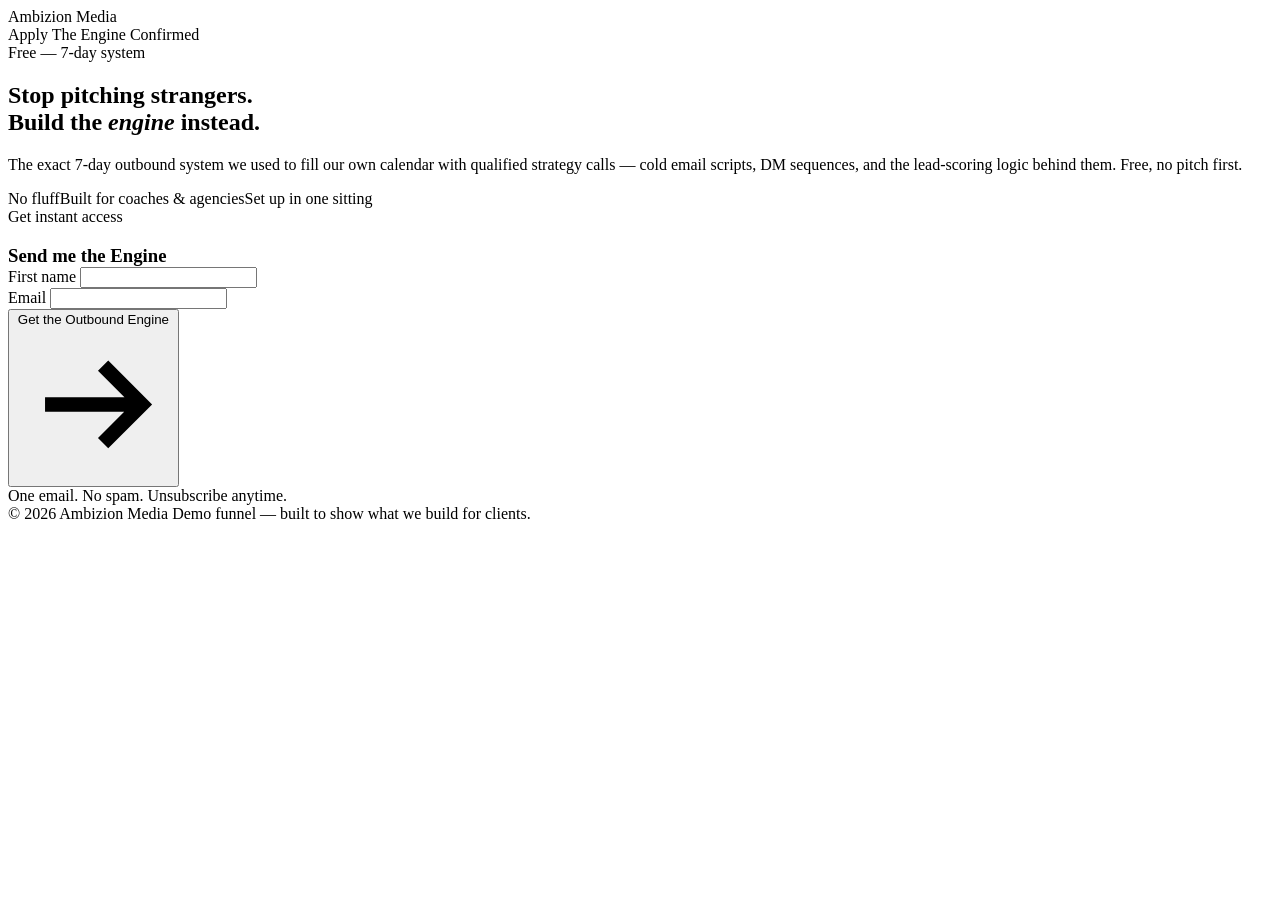
==== thankyou.html @ 40a7c44d "Add files via upload" ====
<!doctype html>
<html lang="en">
<head>
<meta charset="utf-8">
<meta name="viewport" content="width=device-width, initial-scale=1">
<title>The Outbound Engine — Free 7-Day System | Ambizion Media</title>
<meta name="description" content="The 7-day outbound system coaches and agencies use to book qualified strategy calls — free.">
<link rel="preconnect" href="https://fonts.googleapis.com">
<link rel="preconnect" href="https://fonts.gstatic.com" crossorigin>
<link href="https://fonts.googleapis.com/css2?family=Fraunces:ital,wght@0,500;0,600;1,500&family=Inter:wght@400;500;600&family=JetBrains+Mono:wght@400;500&display=swap" rel="stylesheet">
<link rel="stylesheet" href="css/styles.css">
</head>
<body>

<header class="site">
  <div class="wrap">
    <div class="brandmark">Ambizion <span>Media</span></div>
    <nav class="pipeline" aria-label="Funnel progress">
      <span class="pipeline__step is-active"><span class="pipeline__dot"></span>Apply</span>
      <span class="pipeline__track"></span>
      <span class="pipeline__step"><span class="pipeline__dot"></span>The Engine</span>
      <span class="pipeline__track"></span>
      <span class="pipeline__step"><span class="pipeline__dot"></span>Confirmed</span>
    </nav>
  </div>
</header>

<main>
  <section class="band band--bone">
    <div class="wrap grid-2">
      <div>
        <div class="eyebrow">Free — 7-day system</div>
        <h1>Stop pitching strangers.<br>Build the <em>engine</em> instead.</h1>
        <p class="lead">The exact 7-day outbound system we used to fill our own calendar with qualified strategy calls — cold email scripts, DM sequences, and the lead-scoring logic behind them. Free, no pitch first.</p>
        <div style="display:flex; gap: var(--space-2); flex-wrap:wrap; margin-top: var(--space-3);">
          <span class="tag">No fluff</span>
          <span class="tag">Built for coaches &amp; agencies</span>
          <span class="tag">Set up in one sitting</span>
        </div>
      </div>

      <div class="card">
        <div class="eyebrow">Get instant access</div>
        <h3 style="margin-bottom: var(--space-3);">Send me the Engine</h3>
        <form id="optin-form" novalidate>
          <div class="field" data-field="name">
            <label for="name">First name</label>
            <input type="text" id="name" name="name" autocomplete="given-name" required>
            <div class="field__msg"></div>
          </div>
          <div class="field" data-field="email">
            <label for="email">Email</label>
            <input type="email" id="email" name="email" autocomplete="email" required>
            <div class="field__msg"></div>
          </div>
          <button type="submit" class="btn btn--brass btn--block">
            Get the Outbound Engine
            <svg viewBox="0 0 16 16" fill="none"><path d="M3 8h10M9 4l4 4-4 4" stroke="currentColor" stroke-width="1.5"/></svg>
          </button>
          <p class="note" style="margin-top: var(--space-2); margin-bottom:0;">One email. No spam. Unsubscribe anytime.</p>
        </form>
      </div>
    </div>
  </section>
</main>

<footer class="site">
  <div class="wrap">
    <span>© 2026 Ambizion Media</span>
    <span class="note">Demo funnel — built to show what we build for clients.</span>
  </div>
</footer>

<script src="js/main.js"></script>
<script>
  document.addEventListener('DOMContentLoaded', function () {
    wireStepForm('optin-form', 'sales.html');
  });
</script>
</body>
</html>
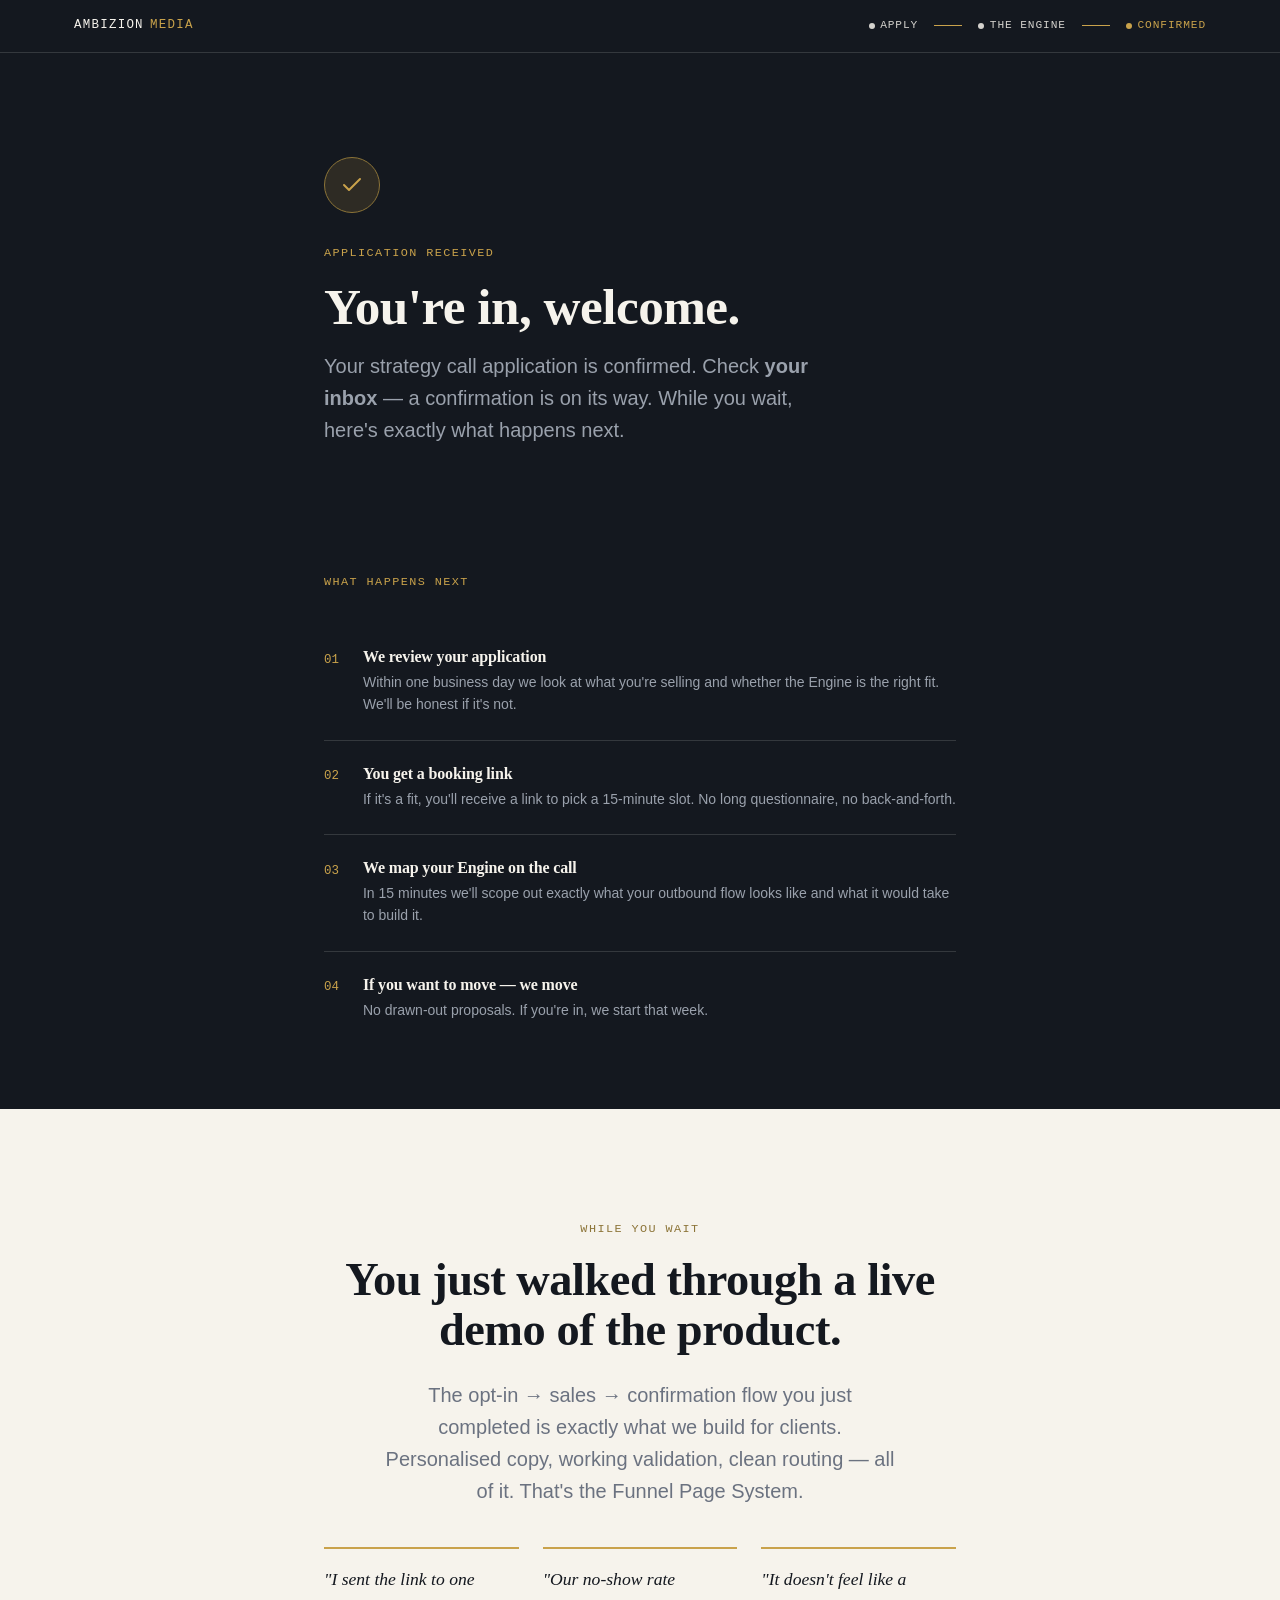
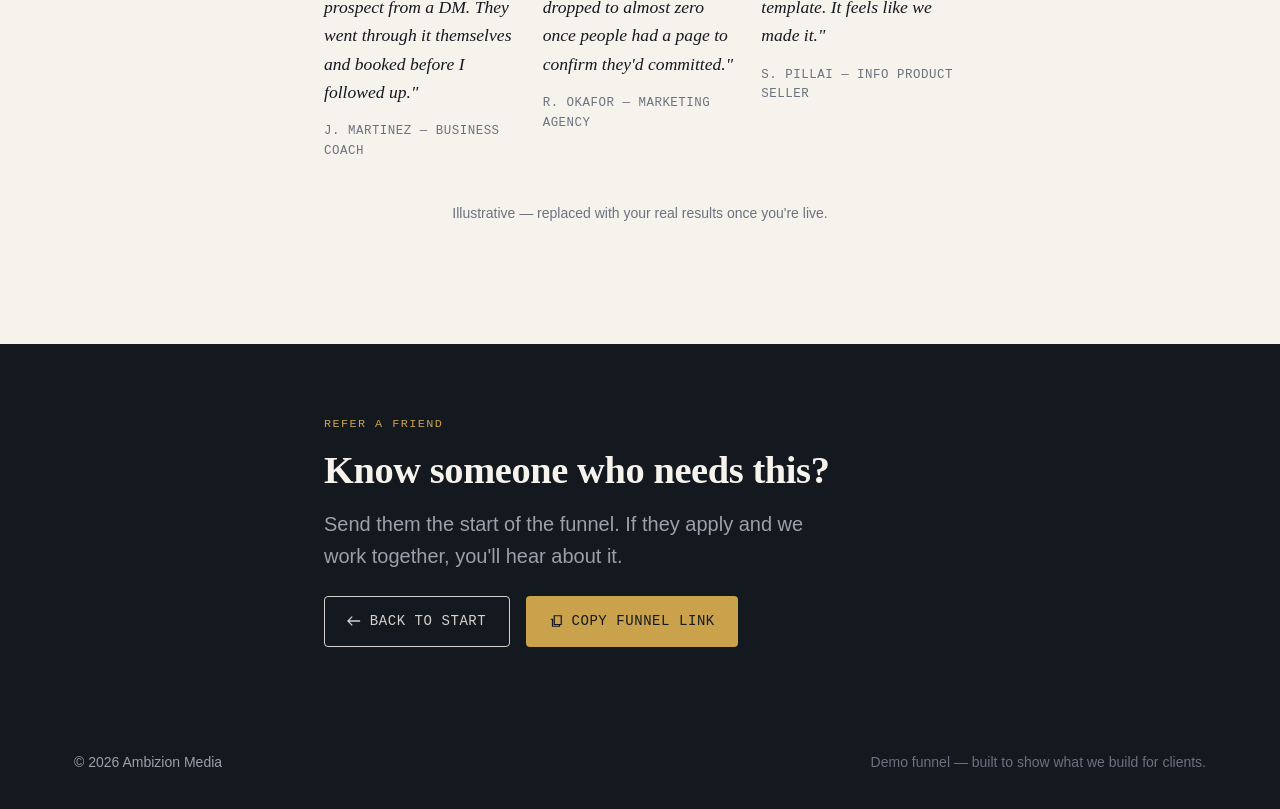
==== commit 9d4fe7e7: "Add files via upload" ====
--- a/thankyou.html
+++ b/thankyou.html
@@ -3,12 +3,53 @@
 <head>
 <meta charset="utf-8">
 <meta name="viewport" content="width=device-width, initial-scale=1">
-<title>The Outbound Engine — Free 7-Day System | Ambizion Media</title>
-<meta name="description" content="The 7-day outbound system coaches and agencies use to book qualified strategy calls — free.">
+<title>You're In — Strategy Call Confirmed | Ambizion Media</title>
+<meta name="description" content="Your strategy call application is confirmed. Here's what happens next.">
 <link rel="preconnect" href="https://fonts.googleapis.com">
 <link rel="preconnect" href="https://fonts.gstatic.com" crossorigin>
 <link href="https://fonts.googleapis.com/css2?family=Fraunces:ital,wght@0,500;0,600;1,500&family=Inter:wght@400;500;600&family=JetBrains+Mono:wght@400;500&display=swap" rel="stylesheet">
-<link rel="stylesheet" href="css/styles.css">
+<link rel="stylesheet" href="styles.css">
+<style>
+  .confirm-icon{
+    width: 56px; height: 56px;
+    border-radius: 50%;
+    background: var(--brass-soft);
+    border: 1px solid var(--brass-dim);
+    display: flex; align-items: center; justify-content: center;
+    margin-bottom: var(--space-3);
+  }
+  .confirm-icon svg{ width: 24px; height: 24px; color: var(--brass); }
+
+  .next-steps{ display: grid; gap: var(--space-3); margin-top: var(--space-4); }
+  .next-step{
+    display: grid;
+    grid-template-columns: auto 1fr;
+    gap: var(--space-3);
+    align-items: start;
+    padding-bottom: var(--space-3);
+    border-bottom: 1px solid var(--ink-line);
+  }
+  .next-step:last-child{ border-bottom: none; }
+  .next-step__num{
+    font-family: var(--f-mono);
+    font-size: 0.78rem;
+    color: var(--brass);
+    padding-top: 0.2em;
+  }
+  .next-step h3{ font-size: 1rem; margin-bottom: 0.35em; }
+  .next-step p{ color: var(--slate-on-ink); margin: 0; font-size: var(--fs-small); }
+
+  .share-strip{
+    display: flex; gap: var(--space-2); flex-wrap: wrap;
+    margin-top: var(--space-3);
+  }
+
+  @keyframes tick-in {
+    from { transform: scale(0.6); opacity: 0; }
+    to   { transform: scale(1);   opacity: 1; }
+  }
+  .confirm-icon{ animation: tick-in 0.4s cubic-bezier(0.34,1.56,0.64,1) both; }
+</style>
 </head>
 <body>
 
@@ -16,52 +57,119 @@
   <div class="wrap">
     <div class="brandmark">Ambizion <span>Media</span></div>
     <nav class="pipeline" aria-label="Funnel progress">
-      <span class="pipeline__step is-active"><span class="pipeline__dot"></span>Apply</span>
-      <span class="pipeline__track"></span>
-      <span class="pipeline__step"><span class="pipeline__dot"></span>The Engine</span>
-      <span class="pipeline__track"></span>
-      <span class="pipeline__step"><span class="pipeline__dot"></span>Confirmed</span>
+      <span class="pipeline__step is-done"><span class="pipeline__dot"></span>Apply</span>
+      <span class="pipeline__track is-filled"></span>
+      <span class="pipeline__step is-done"><span class="pipeline__dot"></span>The Engine</span>
+      <span class="pipeline__track is-filled"></span>
+      <span class="pipeline__step is-active"><span class="pipeline__dot"></span>Confirmed</span>
     </nav>
   </div>
 </header>
 
 <main>
-  <section class="band band--bone">
-    <div class="wrap grid-2">
-      <div>
-        <div class="eyebrow">Free — 7-day system</div>
-        <h1>Stop pitching strangers.<br>Build the <em>engine</em> instead.</h1>
-        <p class="lead">The exact 7-day outbound system we used to fill our own calendar with qualified strategy calls — cold email scripts, DM sequences, and the lead-scoring logic behind them. Free, no pitch first.</p>
-        <div style="display:flex; gap: var(--space-2); flex-wrap:wrap; margin-top: var(--space-3);">
-          <span class="tag">No fluff</span>
-          <span class="tag">Built for coaches &amp; agencies</span>
-          <span class="tag">Set up in one sitting</span>
+
+  <!-- Confirmation hero -->
+  <section class="band band--ink">
+    <div class="wrap" style="max-width: 680px;">
+      <div class="confirm-icon" aria-hidden="true">
+        <svg viewBox="0 0 24 24" fill="none" stroke="currentColor" stroke-width="2" stroke-linecap="round" stroke-linejoin="round">
+          <path d="M20 6L9 17l-5-5"/>
+        </svg>
+      </div>
+      <div class="eyebrow">Application received</div>
+      <h1 style="font-size: clamp(2rem, 1.4rem + 2.5vw, 3.2rem);">
+        You're in, <span data-fill="name" data-fallback="welcome"></span>.
+      </h1>
+      <p class="lead" style="margin-top: var(--space-2);">
+        Your strategy call application is confirmed. Check
+        <strong data-fill="email" data-fallback="your inbox"></strong> —
+        a confirmation is on its way. While you wait, here's exactly what happens next.
+      </p>
+    </div>
+  </section>
+
+  <!-- What happens next -->
+  <section class="band band--ink band--tight" style="padding-top: 0;">
+    <div class="wrap" style="max-width: 680px;">
+      <div class="eyebrow">What happens next</div>
+      <div class="next-steps">
+        <div class="next-step">
+          <span class="next-step__num">01</span>
+          <div>
+            <h3>We review your application</h3>
+            <p>Within one business day we look at what you're selling and whether the Engine is the right fit. We'll be honest if it's not.</p>
+          </div>
         </div>
-      </div>
-
-      <div class="card">
-        <div class="eyebrow">Get instant access</div>
-        <h3 style="margin-bottom: var(--space-3);">Send me the Engine</h3>
-        <form id="optin-form" novalidate>
-          <div class="field" data-field="name">
-            <label for="name">First name</label>
-            <input type="text" id="name" name="name" autocomplete="given-name" required>
-            <div class="field__msg"></div>
+        <div class="next-step">
+          <span class="next-step__num">02</span>
+          <div>
+            <h3>You get a booking link</h3>
+            <p>If it's a fit, you'll receive a link to pick a 15-minute slot. No long questionnaire, no back-and-forth.</p>
           </div>
-          <div class="field" data-field="email">
-            <label for="email">Email</label>
-            <input type="email" id="email" name="email" autocomplete="email" required>
-            <div class="field__msg"></div>
+        </div>
+        <div class="next-step">
+          <span class="next-step__num">03</span>
+          <div>
+            <h3>We map your Engine on the call</h3>
+            <p>In 15 minutes we'll scope out exactly what your outbound flow looks like and what it would take to build it.</p>
           </div>
-          <button type="submit" class="btn btn--brass btn--block">
-            Get the Outbound Engine
-            <svg viewBox="0 0 16 16" fill="none"><path d="M3 8h10M9 4l4 4-4 4" stroke="currentColor" stroke-width="1.5"/></svg>
-          </button>
-          <p class="note" style="margin-top: var(--space-2); margin-bottom:0;">One email. No spam. Unsubscribe anytime.</p>
-        </form>
+        </div>
+        <div class="next-step">
+          <span class="next-step__num">04</span>
+          <div>
+            <h3>If you want to move — we move</h3>
+            <p>No drawn-out proposals. If you're in, we start that week.</p>
+          </div>
+        </div>
       </div>
     </div>
   </section>
+
+  <!-- Social proof / reminder of what they're getting -->
+  <section class="band band--bone">
+    <div class="wrap" style="max-width: 680px; text-align: center;" class="center">
+      <div class="eyebrow">While you wait</div>
+      <h2 style="margin-bottom: var(--space-3);">You just walked through a live demo of the product.</h2>
+      <p class="lead" style="margin: 0 auto var(--space-4);">
+        The opt-in → sales → confirmation flow you just completed is exactly what we build for clients. Personalised copy, working validation, clean routing — all of it. That's the Funnel Page System.
+      </p>
+      <div class="proofgrid" style="text-align:left;">
+        <div class="proof">
+          <p class="proof__quote">"I sent the link to one prospect from a DM. They went through it themselves and booked before I followed up."</p>
+          <p class="proof__who">J. Martinez — Business Coach</p>
+        </div>
+        <div class="proof">
+          <p class="proof__quote">"Our no-show rate dropped to almost zero once people had a page to confirm they'd committed."</p>
+          <p class="proof__who">R. Okafor — Marketing Agency</p>
+        </div>
+        <div class="proof">
+          <p class="proof__quote">"It doesn't feel like a template. It feels like we made it."</p>
+          <p class="proof__who">S. Pillai — Info Product Seller</p>
+        </div>
+      </div>
+      <p class="note" style="margin-top: var(--space-3);">Illustrative — replaced with your real results once you're live.</p>
+    </div>
+  </section>
+
+  <!-- CTA to share / back to start -->
+  <section class="band band--ink band--tight">
+    <div class="wrap" style="max-width: 680px;">
+      <div class="eyebrow">Refer a friend</div>
+      <h2 style="font-size: clamp(1.6rem, 1.2rem + 1.8vw, 2.4rem); margin-bottom: var(--space-2);">Know someone who needs this?</h2>
+      <p class="lead">Send them the start of the funnel. If they apply and we work together, you'll hear about it.</p>
+      <div class="share-strip">
+        <a href="index.html" class="btn btn--ghost">
+          <svg viewBox="0 0 16 16" fill="none"><path d="M6 3L1 8l5 5M1 8h14" stroke="currentColor" stroke-width="1.5"/></svg>
+          Back to start
+        </a>
+        <button class="btn btn--brass" id="copy-btn" onclick="copyLink()">
+          <svg viewBox="0 0 16 16" fill="none"><path d="M6 2h8v10H6V2zM2 6H4v8h8v-2" stroke="currentColor" stroke-width="1.4"/></svg>
+          Copy funnel link
+        </button>
+      </div>
+    </div>
+  </section>
+
 </main>
 
 <footer class="site">
@@ -71,11 +179,19 @@
   </div>
 </footer>
 
-<script src="js/main.js"></script>
+<script src="main.js"></script>
 <script>
-  document.addEventListener('DOMContentLoaded', function () {
-    wireStepForm('optin-form', 'sales.html');
-  });
+  function copyLink() {
+    var base = window.location.href.split('/thankyou')[0];
+    var link = base + '/index.html';
+    navigator.clipboard.writeText(link).then(function () {
+      var btn = document.getElementById('copy-btn');
+      btn.textContent = 'Copied!';
+      setTimeout(function () {
+        btn.innerHTML = '<svg viewBox="0 0 16 16" fill="none"><path d="M6 2h8v10H6V2zM2 6H4v8h8v-2" stroke="currentColor" stroke-width="1.4"/></svg> Copy funnel link';
+      }, 2000);
+    });
+  }
 </script>
 </body>
 </html>
--- a/styles.css
+++ b/styles.css
@@ -0,0 +1,262 @@
+/* ===========================================================
+   Ambizion Media — Funnel Demo: "The Outbound Engine"
+   Token system. Single source of truth for color, type, space.
+   =========================================================== */
+
+:root{
+  /* ---- color ---- */
+  --ink:        #14181F;
+  --ink-soft:   #1D232C;
+  --ink-line:   rgba(246,243,236,0.14);
+  --bone:       #F6F3EC;
+  --paper:      #FFFFFF;
+  --bone-line:  rgba(20,24,31,0.12);
+  --brass:      #C9A24B;
+  --brass-dim:  #8C7438;
+  --brass-soft: rgba(201,162,75,0.14);
+  --ember:      #D8632C;
+  --slate:      #6B7280;
+  --slate-on-ink: #9AA1AC;
+
+  /* ---- type ---- */
+  --f-display: 'Fraunces', Georgia, serif;
+  --f-body:    'Inter', -apple-system, BlinkMacSystemFont, sans-serif;
+  --f-mono:    'JetBrains Mono', ui-monospace, Menlo, monospace;
+
+  --fs-eyebrow: 0.74rem;
+  --fs-small:   0.875rem;
+  --fs-body:    1.0625rem;
+  --fs-lead:    1.25rem;
+  --fs-h3: clamp(1.4rem, 1.1rem + 1.1vw, 1.9rem);
+  --fs-h2: clamp(1.9rem, 1.3rem + 2.2vw, 2.9rem);
+  --fs-h1: clamp(2.5rem, 1.7rem + 3.4vw, 4.2rem);
+
+  /* ---- space / shape ---- */
+  --space-1: 0.5rem;
+  --space-2: 1rem;
+  --space-3: 1.5rem;
+  --space-4: 2.5rem;
+  --space-5: 4rem;
+  --space-6: 6.5rem;
+  --radius: 4px;
+  --max: 1180px;
+}
+
+*{ box-sizing: border-box; }
+html{ scroll-behavior: smooth; }
+@media (prefers-reduced-motion: reduce){
+  html{ scroll-behavior: auto; }
+  *{ animation-duration: 0.001ms !important; transition-duration: 0.001ms !important; }
+}
+
+body{
+  margin: 0;
+  font-family: var(--f-body);
+  font-size: var(--fs-body);
+  line-height: 1.6;
+  color: var(--ink);
+  background: var(--bone);
+  -webkit-font-smoothing: antialiased;
+}
+
+h1,h2,h3{
+  font-family: var(--f-display);
+  font-weight: 600;
+  line-height: 1.08;
+  margin: 0;
+  letter-spacing: -0.01em;
+}
+h1{ font-size: var(--fs-h1); }
+h2{ font-size: var(--fs-h2); }
+h3{ font-size: var(--fs-h3); }
+em{ font-style: italic; color: var(--brass-dim); }
+.band--ink em{ color: var(--brass); }
+
+p{ margin: 0 0 var(--space-2); color: inherit; }
+.lead{ font-size: var(--fs-lead); color: var(--slate); max-width: 46ch; }
+.band--ink .lead{ color: var(--slate-on-ink); }
+
+a{ color: inherit; }
+
+img,svg{ display:block; max-width: 100%; }
+
+:focus-visible{
+  outline: 2px solid var(--brass);
+  outline-offset: 3px;
+}
+
+/* ---- layout primitives ---- */
+.wrap{
+  max-width: var(--max);
+  margin: 0 auto;
+  padding-left: var(--space-3);
+  padding-right: var(--space-3);
+}
+.band{ padding-top: var(--space-6); padding-bottom: var(--space-6); }
+.band--ink{ background: var(--ink); color: var(--bone); }
+.band--bone{ background: var(--bone); color: var(--ink); }
+.band--tight{ padding-top: var(--space-5); padding-bottom: var(--space-5); }
+
+.eyebrow{
+  font-family: var(--f-mono);
+  font-size: var(--fs-eyebrow);
+  letter-spacing: 0.12em;
+  text-transform: uppercase;
+  color: var(--brass-dim);
+  display: inline-flex;
+  align-items: center;
+  gap: 0.5em;
+  margin-bottom: var(--space-2);
+}
+.band--ink .eyebrow{ color: var(--brass); }
+
+.btn{
+  font-family: var(--f-mono);
+  font-size: var(--fs-small);
+  letter-spacing: 0.04em;
+  text-transform: uppercase;
+  text-decoration: none;
+  display: inline-flex;
+  align-items: center;
+  gap: 0.6em;
+  padding: 0.95em 1.6em;
+  border-radius: var(--radius);
+  border: 1px solid transparent;
+  cursor: pointer;
+  transition: transform 0.15s ease, background 0.15s ease, border-color 0.15s ease;
+}
+.btn:hover{ transform: translateY(-1px); }
+.btn--brass{ background: var(--brass); color: var(--ink); }
+.btn--brass:hover{ background: #DCB562; }
+.btn--ghost{ background: transparent; color: inherit; border-color: currentColor; opacity: 0.85; }
+.btn--ghost:hover{ opacity: 1; }
+.btn--block{ width: 100%; justify-content: center; }
+.btn svg{ width: 14px; height: 14px; }
+
+.card{
+  background: var(--paper);
+  border: 1px solid var(--bone-line);
+  border-radius: var(--radius);
+  padding: var(--space-4);
+}
+.band--ink .card{
+  background: var(--ink-soft);
+  border-color: var(--ink-line);
+}
+
+/* ---- pipeline indicator (signature element) ----
+   Shared across all three pages: shows where the visitor
+   is in the actual funnel they're walking through. */
+.pipeline{
+  display: flex;
+  align-items: center;
+  gap: var(--space-2);
+  font-family: var(--f-mono);
+  font-size: 0.7rem;
+  letter-spacing: 0.08em;
+  text-transform: uppercase;
+}
+.pipeline__step{ display:flex; align-items:center; gap: 0.5em; color: var(--slate-on-ink); opacity: 0.55; }
+.pipeline__step.is-active{ opacity: 1; color: var(--brass); }
+.pipeline__step.is-done{ opacity: 0.85; color: var(--bone); }
+.pipeline__dot{
+  width: 6px; height: 6px; border-radius: 50%;
+  background: currentColor;
+}
+.pipeline__track{
+  width: 28px; height: 1px; background: var(--ink-line); position: relative;
+}
+.pipeline__track.is-filled::after{
+  content: ''; position:absolute; inset:0; background: var(--brass);
+}
+
+header.site{
+  background: var(--ink);
+  color: var(--bone);
+  padding: var(--space-2) 0;
+  border-bottom: 1px solid var(--ink-line);
+}
+header.site .wrap{
+  display: flex; align-items: center; justify-content: space-between;
+  gap: var(--space-3);
+}
+.brandmark{
+  font-family: var(--f-mono);
+  font-size: 0.78rem;
+  letter-spacing: 0.1em;
+  text-transform: uppercase;
+  display: flex; align-items: center; gap: 0.5em;
+}
+.brandmark span{ color: var(--brass); }
+
+footer.site{
+  background: var(--ink);
+  color: var(--slate-on-ink);
+  padding: var(--space-4) 0;
+  font-size: var(--fs-small);
+}
+footer.site .wrap{
+  display: flex; justify-content: space-between; align-items: center; gap: var(--space-2);
+  flex-wrap: wrap;
+}
+
+/* ---- form ---- */
+.field{ margin-bottom: var(--space-2); }
+.field label{
+  display:block; font-family: var(--f-mono); font-size: 0.72rem;
+  text-transform: uppercase; letter-spacing: 0.08em; color: var(--slate);
+  margin-bottom: 0.5em;
+}
+.field input{
+  width: 100%;
+  font-family: var(--f-body);
+  font-size: 1rem;
+  padding: 0.85em 1em;
+  border: 1px solid var(--bone-line);
+  border-radius: var(--radius);
+  background: var(--bone);
+  color: var(--ink);
+}
+.field input:focus{ outline: none; border-color: var(--brass); background: var(--paper); }
+.field--error input{ border-color: var(--ember); }
+.field__msg{ font-size: 0.78rem; color: var(--ember); margin-top: 0.4em; min-height: 1em; }
+
+/* ---- numbered mechanism steps (real sequence, earns numbering) ---- */
+.steps{ display: grid; gap: var(--space-3); }
+.step{ display: grid; grid-template-columns: auto 1fr; gap: var(--space-3); align-items: start; }
+.step__num{
+  font-family: var(--f-mono); font-size: 0.85rem; color: var(--brass);
+  border: 1px solid var(--ink-line); border-radius: 50%;
+  width: 2.2em; height: 2.2em; display:flex; align-items:center; justify-content:center;
+}
+
+/* ---- proof grid ---- */
+.proofgrid{ display:grid; gap: var(--space-3); grid-template-columns: repeat(3,1fr); }
+.proof{ border-top: 2px solid var(--brass); padding-top: var(--space-2); }
+.proof__quote{ font-family: var(--f-display); font-size: 1.1rem; font-style: italic; margin-bottom: var(--space-2); }
+.proof__who{ font-family: var(--f-mono); font-size: 0.78rem; color: var(--slate); text-transform: uppercase; letter-spacing: 0.04em; }
+.band--ink .proof__who{ color: var(--slate-on-ink); }
+
+/* ---- faq ---- */
+.faq{ border-top: 1px solid var(--bone-line); }
+.faq__item{ border-bottom: 1px solid var(--bone-line); padding: var(--space-3) 0; }
+.faq__q{ font-family: var(--f-display); font-size: 1.15rem; margin-bottom: 0.5em; }
+.faq__a{ color: var(--slate); max-width: 60ch; }
+
+/* ---- utility ---- */
+.grid-2{ display:grid; gap: var(--space-4); grid-template-columns: 1.1fr 0.9fr; align-items: center; }
+.tag{
+  font-family: var(--f-mono); font-size: 0.7rem; letter-spacing: 0.06em; text-transform: uppercase;
+  padding: 0.3em 0.7em; border: 1px solid var(--bone-line); border-radius: 999px; display:inline-block;
+}
+.center{ text-align:center; margin-left:auto; margin-right:auto; }
+.note{ font-size: var(--fs-small); color: var(--slate); }
+.band--ink .note{ color: var(--slate-on-ink); }
+
+@media (max-width: 860px){
+  .grid-2{ grid-template-columns: 1fr; }
+  .proofgrid{ grid-template-columns: 1fr; }
+  .step{ grid-template-columns: auto 1fr; }
+  header.site .pipeline{ display:none; }
+  footer.site .wrap{ flex-direction: column; align-items: flex-start; }
+}
